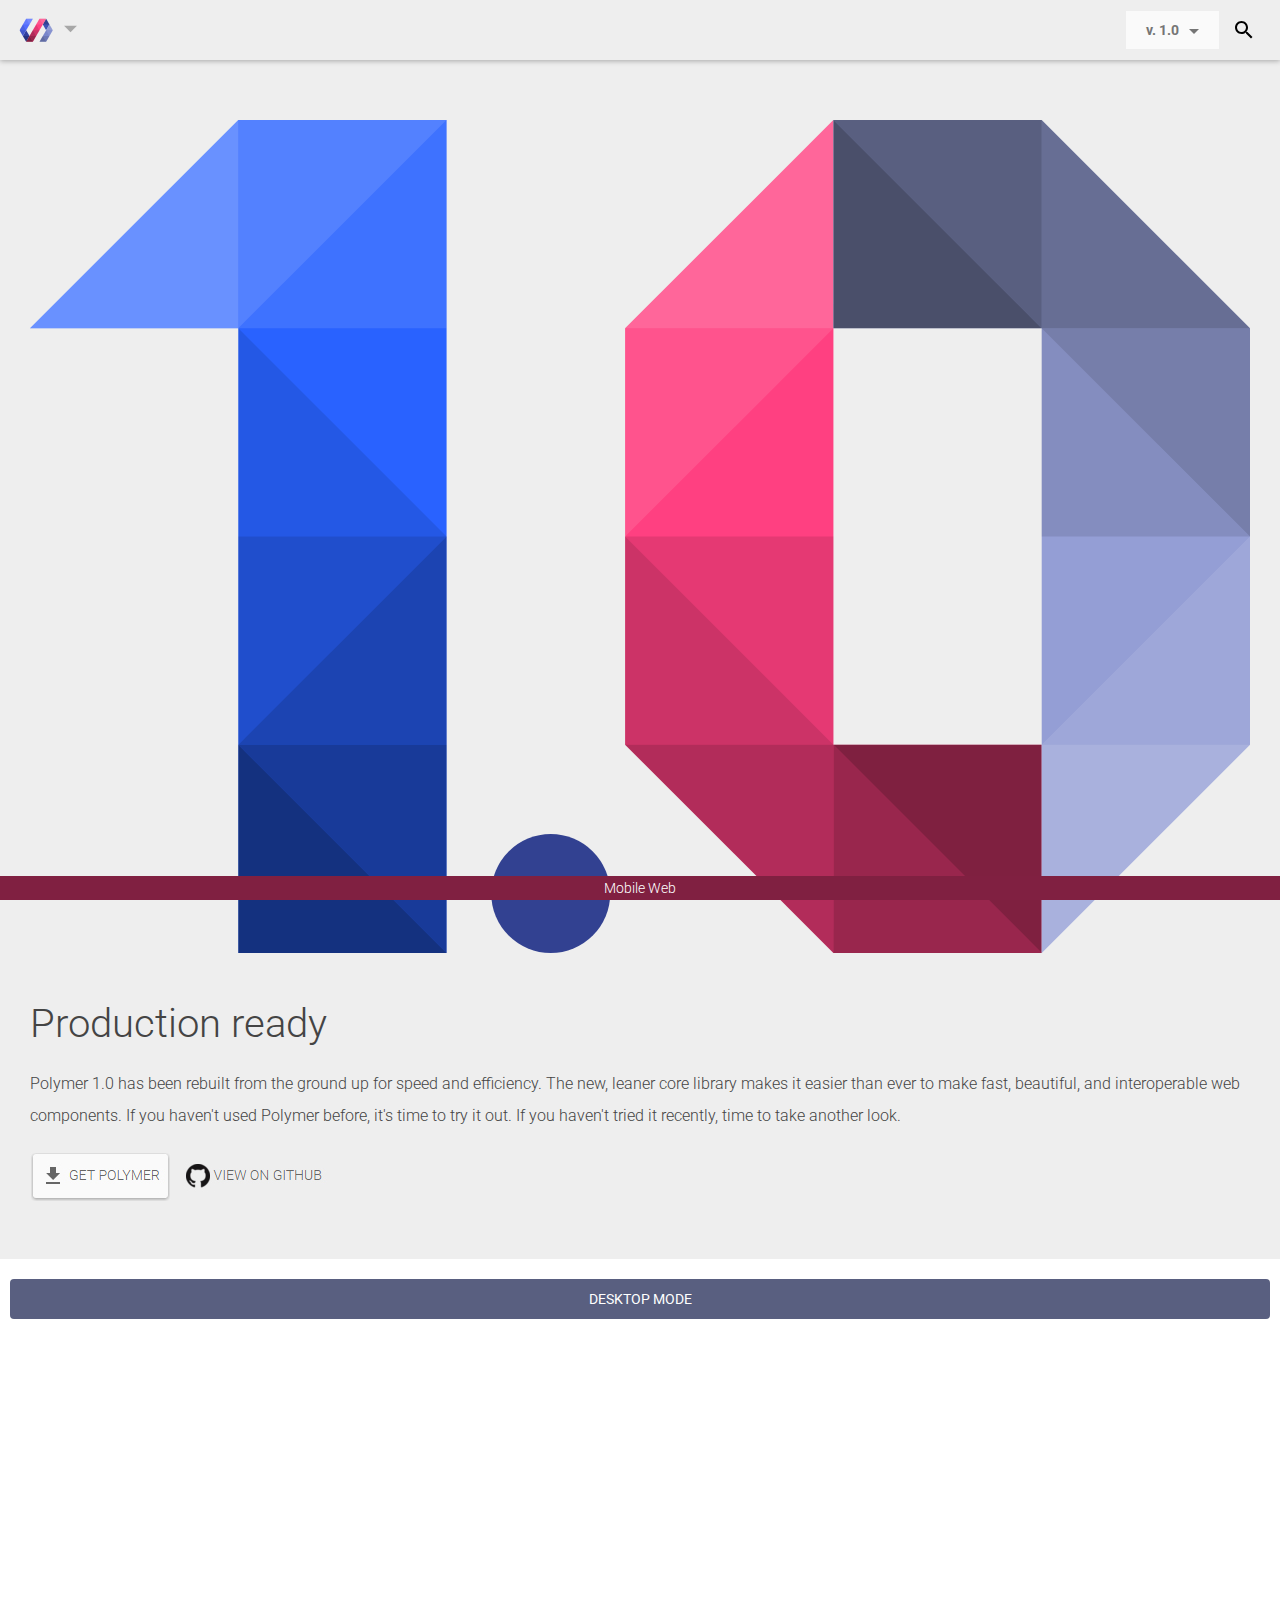
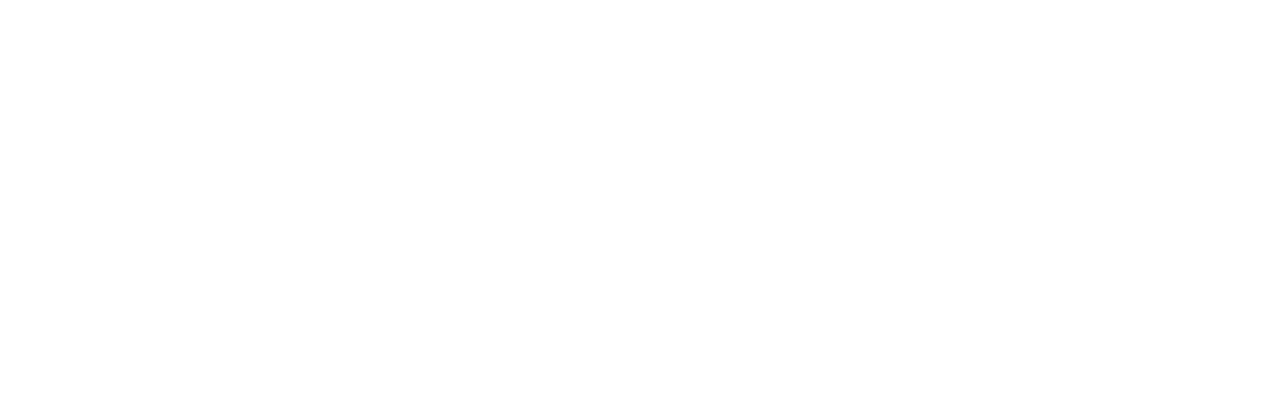
==== mobile/index.html @ 43cada9b "프로젝트 생성" ====
<!DOCTYPE html>
<html class="no-js" lang="ko">
<head>

    <title></title>

    <meta charset="UTF-8"/>
    <meta name="description" content=""/>
    <meta http-equiv="X-UA-Compatible" content="IE=edge"/>
    <meta name="viewport"
          content="width=device-width, initial-scale=1, user-scalable=no, maximum-scale=1, minimum-scale=1"/>

    <meta property="og:type" content="website"/>
    <meta property="og:title" content=""/>
    <meta property="og:description" content=""/>
    <meta property="og:image" content=""/>
    <meta property="og:url" content=""/>

    <link rel="icon" href="../favicon.png"/>
    <link rel="apple-touch-icon-precomposed" href="../favicon.png"/>
    <!--<link rel="shortcut icon" href="favicon.ico" />-->

    <link href="https://fonts.googleapis.com/css?family=Roboto:300,400" rel="stylesheet">
    <link rel="stylesheet" href="../css/reset.css"/>
    <link rel="stylesheet" href="../css/mobile.css"/>

    <!--[if lt ie 9]>
    <script src="../js/lib/ie9.js"></script>
    <script src="../js/lib/respond.min.js"></script>
    <![endif]-->
    <script src="../js/lib/modernizr-2.8.3.min.js"></script>
    <script src="../js/lib/jquery-1.10.1.min.js"></script>

    <script src="../js/plugins/jquery.easing.min.js"></script>
    <script src="../js/plugins/prefixfree.min.js"></script>

    <script src="../js/main.js"></script>

</head>
<body>

<div class="description">Mobile Web</div>

<header>
    <div class="clearfix">
        <a class="logo" href="#"><img src="../img/logo2.svg" alt="polymer"/></a>
        <div class="menu_btn"><img src="../img/arrow_menu.svg" alt="menu" /></div>
    </div>

    <ul class="menu_copy">
        <li><a href="#"><span class="icon"></span>Get Started</a></li>
        <li><a href="#"><span class="icon"></span>Guides & Resources</a></li>
        <li><a href="#"><span class="icon"></span>Element Catalog</a></li>
        <li><a href="#"><span class="icon"></span>Blog</a></li>
    </ul>

    <div class="menu_wrap clearfix">
        <div class="version">
            v. 1.0
            <img src="../img/arrow_ver.svg"/>
        </div>
        <div class="search">
            <img src="../img/search.svg" alt="search"/>
        </div>
    </div>
</header>

<section>
    <div class="inner">

        <img class="polymer_ver" src="../img/polymer_ver.svg" alt="polymer1.0"/>
        <div class="summary">
            <h1>Production ready</h1>
            <p>Polymer 1.0 has been rebuilt from the ground up for speed and efficiency. The new, leaner core
                library makes it easier than ever to make fast, beautiful, and interoperable web components. If you
                haven't used Polymer before, it's time to try it out. If you haven't tried it recently, time to take
                another look.</p>
            <a class="get_polymer" href="#"><img src="../img/get_ploymer.jpg" alt="GET POLYMER"/></a>
            <a class="view_on_github" href="#"><img src="../img/view_on_github.jpg" alt="VIEW ON GITHUB"/></a>
        </div>

    </div>
</section>

<a class="desktop_mode" href="http://herop.me/polymer?desktopMode">DESKTOP MODE</a>

</body>
</html>
---- css/mobile.css ----
@charset "UTF-8";

body {
    font-family: 'Roboto', sans-serif;
    font-size: 14px;
    font-weight: 300;
    line-height: 24px;
    height: 2000px;
    color: #444;
}

.description {
    width: 100%;
    height: 24px;
    line-height: 24px;
    color: white;
    text-align: center;
    background: #802041;
    position: fixed;
    left: 0;
    bottom: 0;
    z-index: 10;
}


/*Header*/
header {
    width: 100%;
    height: 60px;
    padding: 16px;
    background: #EEEEEE;
    position: fixed;
    z-index: 1;
    box-sizing: border-box;
    box-shadow: 0 1px 5px 0 rgba(0,0,0,0.3);
}

header .logo {
    margin-top: -3px;
    float: left;
}

/*새롭게 생긴 메뉴들 추가*/
header .menu_btn {
    float: left;
    margin-top: -2px;
    z-index: 1;
    cursor: pointer;
}
header .menu_btn img {
    width: 29px;
    height: 29px;
}
header .menu_copy {
    width: 240px;
    padding: 12px;
    background: white;
    position: absolute;
    top: 75px;
    left: 15px;
    z-index: 1;
    box-shadow: 0 4px 12px 0 rgba(0, 0, 0, 0.3);
    box-sizing: border-box;
    display: none;
}
header .menu_copy.on {
    display: block;
}
header .menu_copy li a {
    line-height: 40px;
    color: black;
    text-indent: 44px;
    display: block;
    opacity: 0.5;
}
header .menu_copy li a:hover {
    opacity: 1;
}
header .menu_copy li .icon {
    width: 24px;
    height: 24px;
    margin: 8px 0 0 4px;
    position: absolute;
    display: block;
}
header .menu_copy li:nth-child(1) .icon {
    background: url("../img/menu1.svg") no-repeat 0 0;
}
header .menu_copy li:nth-child(2) .icon {
    background: url("../img/menu2.svg") no-repeat 0 0;
}
header .menu_copy li:nth-child(3) .icon {
    background: url("../img/menu3.svg") no-repeat 0 0;
}
header .menu_copy li:nth-child(4) .icon {
    background: url("../img/menu4.svg") no-repeat 0 0;
}

header .menu_wrap {
    position: absolute;
    top: 16px;
    right: 16px;
}

header .menu {
    float: left;
}
header .menu li {
    margin: 5px;
    padding: 7px 10px;
    float: left;
}
header .menu li a {
    color: #000;
}

header .version {
    width: 93px;
    height: 38px;
    margin: -5px 5px 5px 5px;
    color: #757575;
    font-weight: bold;
    white-space: nowrap;
    text-indent: 20px;
    line-height: 38px;
    background: #FAFAFA;
    float: left;
    cursor: pointer;
}
header .version img {
    vertical-align: middle;
}

header .search {
    padding: 2px 8px;
    float: left;
    cursor: pointer;
}



/*section*/
section {
    background: #EEEEEE;
}
section .inner {
    padding: 120px 30px 50px 30px;
}

section .polymer_ver {
    width: 100%;
    margin-bottom: 40px;
}

section .summary {
    font-size: 16px;
}
section .summary h1 {
    font-size: 40px;
    line-height: 48px;
}
section .summary p {
    margin: 20px 0;
    line-height: 32px;
}
section .summary .get_polymer {
    margin-top: 30px;
}



/*Desktop Mode Btn*/
.desktop_mode {
    height: 40px;
    margin: 20px 10px;
    border-radius: 4px;
    color: white;
    font-weight: 400;
    background-color: #595F80;
    line-height: 40px;
    text-align: center;
    display: block;
}
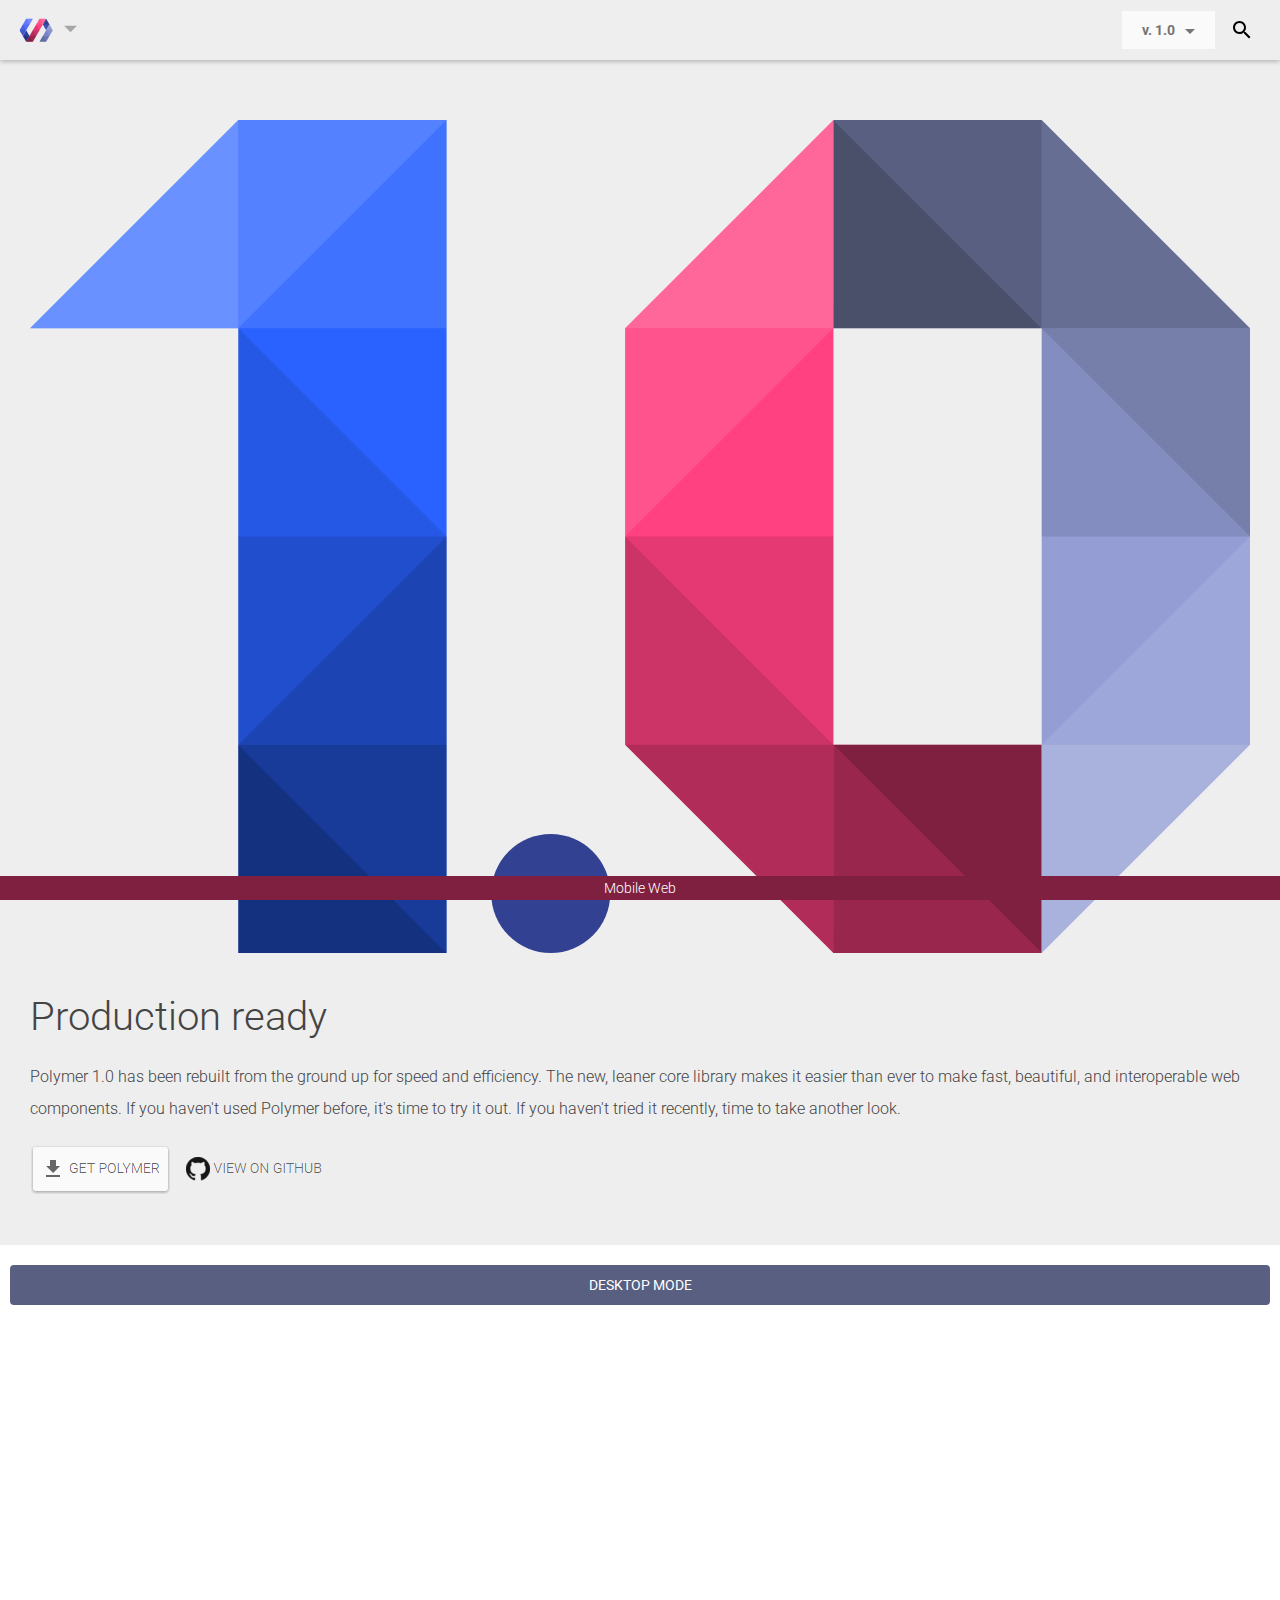
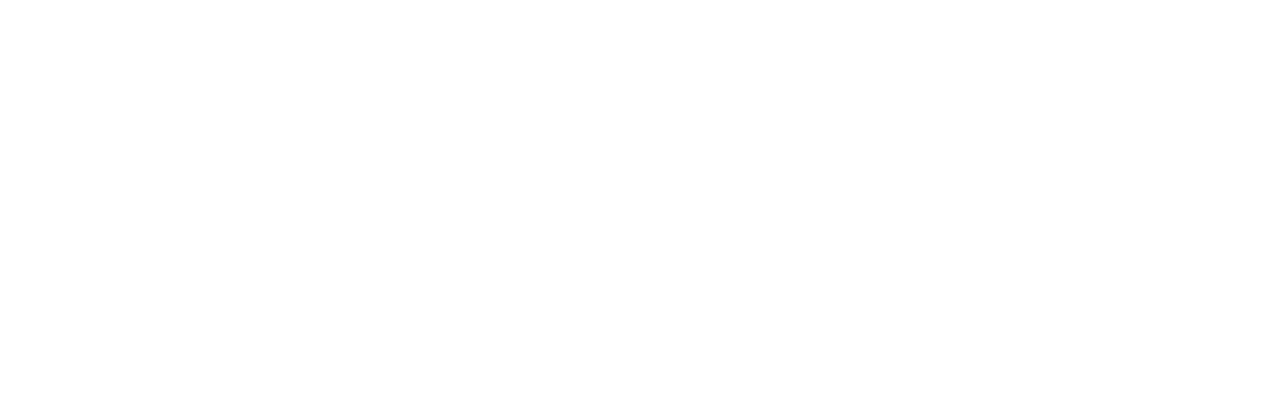
==== commit a308143a: "Updated README.md" ====
--- a/mobile/index.html
+++ b/mobile/index.html
@@ -39,7 +39,7 @@
 </head>
 <body>
 
-<div class="description">Mobile Web</div>
+<div class="site_type">Mobile Web</div>
 
 <header>
     <div class="clearfix">
@@ -82,7 +82,7 @@
     </div>
 </section>
 
-<a class="desktop_mode" href="http://herop.me/polymer?desktopMode">DESKTOP MODE</a>
+<a class="desktop_mode" href="https://heropcode.github.io/Polymer-Responsive-Mobile-Fixed?desktopMode">DESKTOP MODE</a>
 
 </body>
 </html>--- a/css/mobile.css
+++ b/css/mobile.css
@@ -8,8 +8,11 @@
     height: 2000px;
     color: #444;
 }
+img {
+    vertical-align: top;
+}
 
-.description {
+.site_type {
     width: 100%;
     height: 24px;
     line-height: 24px;
@@ -49,7 +52,6 @@
 }
 header .menu_btn img {
     width: 29px;
-    height: 29px;
 }
 header .menu_copy {
     width: 240px;
@@ -98,7 +100,7 @@
 
 header .menu_wrap {
     position: absolute;
-    top: 16px;
+    top: 6px;
     right: 16px;
 }
 
@@ -117,7 +119,7 @@
 header .version {
     width: 93px;
     height: 38px;
-    margin: -5px 5px 5px 5px;
+    margin: 5px;
     color: #757575;
     font-weight: bold;
     white-space: nowrap;
@@ -132,7 +134,8 @@
 }
 
 header .search {
-    padding: 2px 8px;
+    margin: 5px;
+    padding: 7px 5px;
     float: left;
     cursor: pointer;
 }
